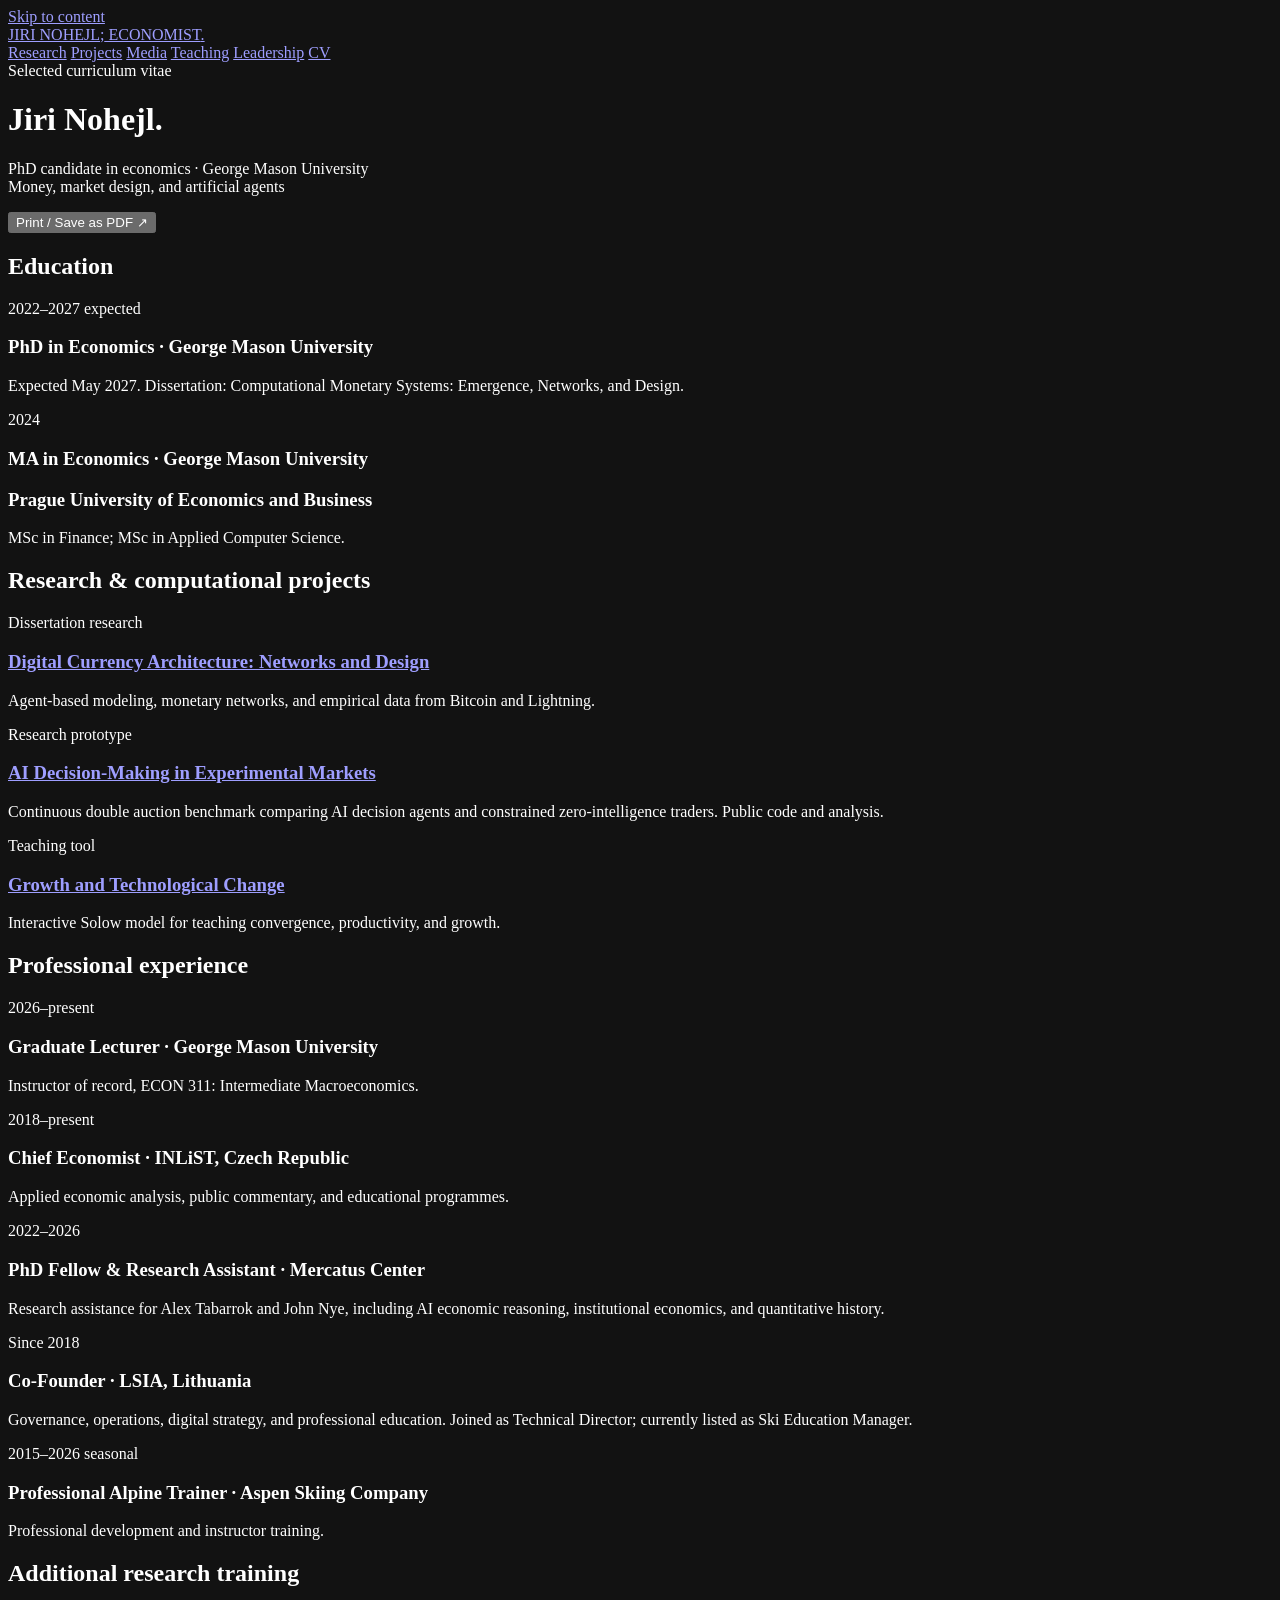
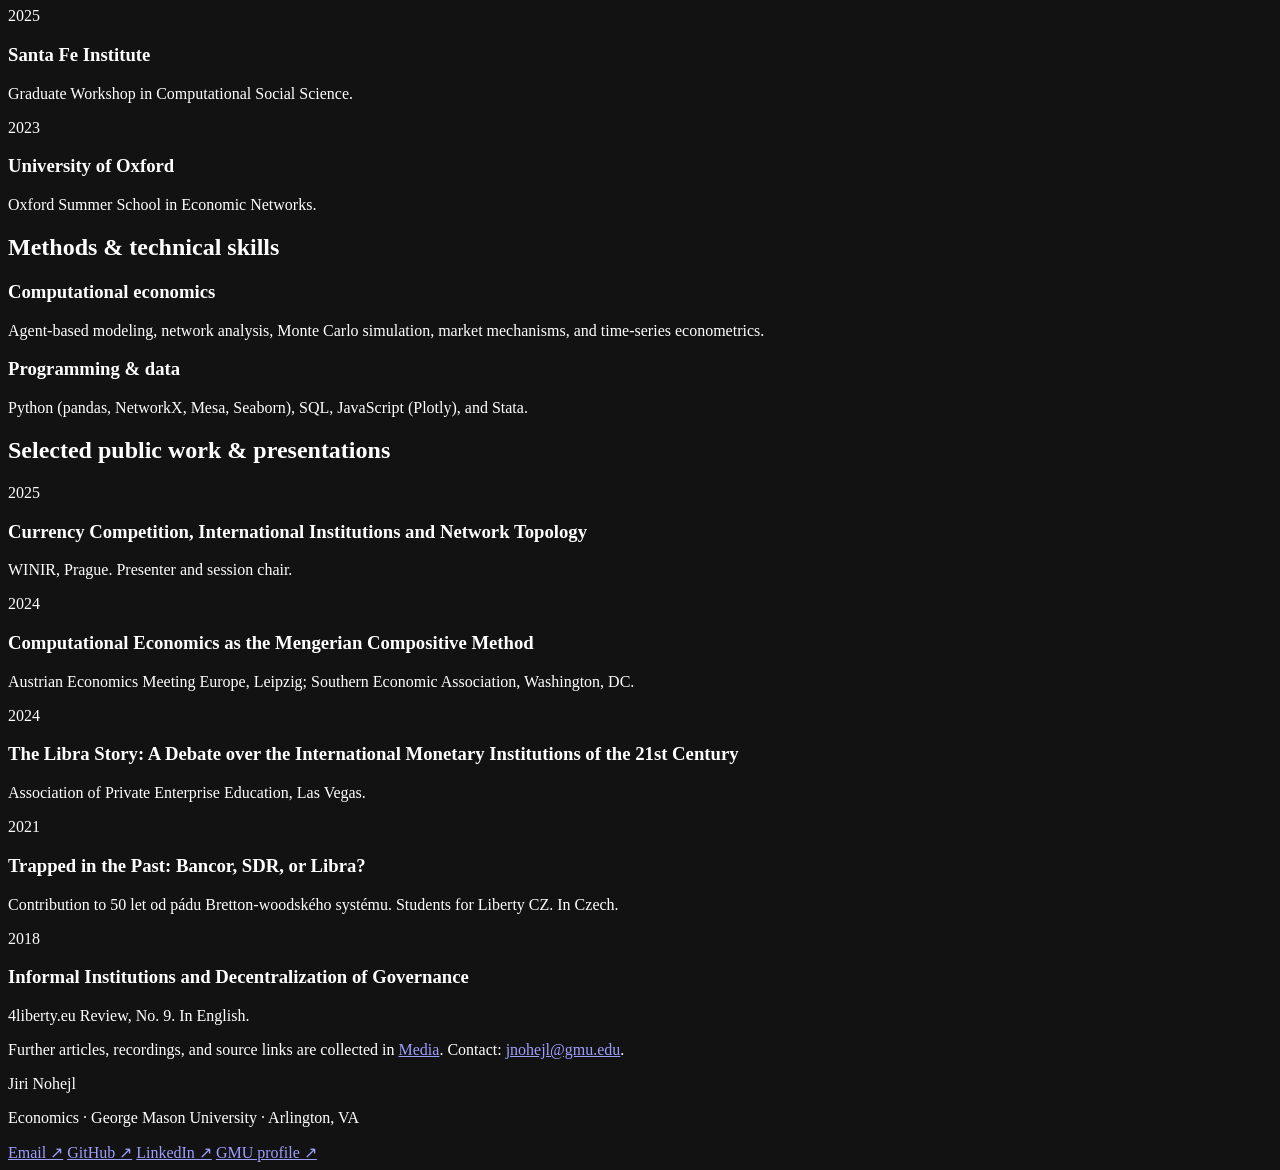
==== cv.html @ 5f639e9d "Personal Website, ver 0.1 Just first attempt at personal website." ====
<!doctype html>
<html lang="en">

	<head>
		<meta charset="utf-8">
		<meta name="viewport" content="width=device-width,initial-scale=1">
		<meta name="color-scheme" content="dark">
		<title>Curriculum vitae — Jiri Nohejl, Economist</title>
		<meta name="description" content="Selected public curriculum vitae for Jiri Nohejl, PhD candidate in economics at George Mason University.">
		<link rel="icon" href="assets/favicon.svg" type="image/svg+xml">
		<link rel="stylesheet" href="assets/site.css">
		<script src="assets/site.js" defer></script>
	</head>

	<body>
		<a href="#main" class="skip-link">Skip to content</a>
		<div class="shell">

			<header class="navigation">
				<a class="brand" href="index.html" aria-label="Jiri Nohejl, Economist — home">JIRI NOHEJL<span>;</span> ECONOMIST<span>.</span></a>
				<button class="nav-toggle" type="button" aria-expanded="true" aria-controls="main-navigation" hidden>Menu</button>
				<nav class="nav-links" id="main-navigation" aria-label="Main navigation">
					<a href="research.html">Research</a>
					<a href="projects.html">Projects</a>
					<a href="media.html">Media</a>
					<a href="teaching.html">Teaching</a>
					<a href="leadership.html">Leadership</a>
					<a class="cv-link" href="cv.html" aria-current="page">CV</a>
				</nav>
			</header>

			<main id="main" tabindex="-1">

				<header class="page-head">
					<div class="eyebrow">
						Selected curriculum vitae
					</div>
					<h1>Jiri Nohejl<span>.</span></h1>
					<p class="intro">PhD candidate in economics · George Mason University<br>Money, market design, and artificial agents</p>
				</header>
				<div class="cv-actions">
					<button class="button" type="button" id="print-cv">Print / Save as PDF <span aria-hidden="true">↗</span></button>
				</div>
				<div class="cv-layout">
					<h2>Education</h2>
					<div class="cv-entry">
						<div class="date">
							2022–2027 expected
						</div>
						<div>
							<h3>PhD in Economics · George Mason University</h3>
							<p>Expected May 2027. Dissertation: Computational Monetary Systems: Emergence, Networks, and Design.</p>
						</div>
					</div>
					<div class="cv-entry">
						<div class="date">
							2024
						</div>
						<div>
							<h3>MA in Economics · George Mason University</h3>
							<p></p>
						</div>
					</div>
					<div class="cv-entry">
						<div class="date">
						</div>
						<div>
							<h3>Prague University of Economics and Business</h3>
							<p>MSc in Finance; MSc in Applied Computer Science.</p>
						</div>
					</div>
					<h2>Research & computational projects</h2>
					<div class="cv-entry">
						<div class="date">
							Dissertation research
						</div>
						<div>
							<h3><a href="research.html#monetary-systems">Digital Currency Architecture: Networks and Design</a></h3>
							<p>Agent-based modeling, monetary networks, and empirical data from Bitcoin and Lightning.</p>
						</div>
					</div>
					<div class="cv-entry">
						<div class="date">
							Research prototype
						</div>
						<div>
							<h3><a href="projects.html#ai-markets">AI Decision-Making in Experimental Markets</a></h3>
							<p>Continuous double auction benchmark comparing AI decision agents and constrained zero-intelligence traders. Public code and analysis.</p>
						</div>
					</div>
					<div class="cv-entry">
						<div class="date">
							Teaching tool
						</div>
						<div>
							<h3><a href="projects.html#growth">Growth and Technological Change</a></h3>
							<p>Interactive Solow model for teaching convergence, productivity, and growth.</p>
						</div>
					</div>
					<h2>Professional experience</h2>
					<div class="cv-entry">
						<div class="date">
							2026–present
						</div>
						<div>
							<h3>Graduate Lecturer · George Mason University</h3>
							<p>Instructor of record, ECON 311: Intermediate Macroeconomics.</p>
						</div>
					</div>
					<div class="cv-entry">
						<div class="date">
							2018–present
						</div>
						<div>
							<h3>Chief Economist · INLiST, Czech Republic</h3>
							<p>Applied economic analysis, public commentary, and educational programmes.</p>
						</div>
					</div>
					<div class="cv-entry">
						<div class="date">
							2022–2026
						</div>
						<div>
							<h3>PhD Fellow & Research Assistant · Mercatus Center</h3>
							<p>Research assistance for Alex Tabarrok and John Nye, including AI economic reasoning, institutional economics, and quantitative history.</p>
						</div>
					</div>
					<div class="cv-entry">
						<div class="date">
							Since 2018
						</div>
						<div>
							<h3>Co-Founder · LSIA, Lithuania</h3>
							<p>Governance, operations, digital strategy, and professional education. Joined as Technical Director; currently listed as Ski Education Manager.</p>
						</div>
					</div>
					<div class="cv-entry">
						<div class="date">
							2015–2026 seasonal
						</div>
						<div>
							<h3>Professional Alpine Trainer · Aspen Skiing Company</h3>
							<p>Professional development and instructor training.</p>
						</div>
					</div>
					<h2>Additional research training</h2>
					<div class="cv-entry">
						<div class="date">
							2025
						</div>
						<div>
							<h3>Santa Fe Institute</h3>
							<p>Graduate Workshop in Computational Social Science.</p>
						</div>
					</div>
					<div class="cv-entry">
						<div class="date">
							2023
						</div>
						<div>
							<h3>University of Oxford</h3>
							<p>Oxford Summer School in Economic Networks.</p>
						</div>
					</div>
					<h2>Methods & technical skills</h2>
					<div class="cv-entry">
						<div class="date">
						</div>
						<div>
							<h3>Computational economics</h3>
							<p>Agent-based modeling, network analysis, Monte Carlo simulation, market mechanisms, and time-series econometrics.</p>
						</div>
					</div>
					<div class="cv-entry">
						<div class="date">
						</div>
						<div>
							<h3>Programming & data</h3>
							<p>Python (pandas, NetworkX, Mesa, Seaborn), SQL, JavaScript (Plotly), and Stata.</p>
						</div>
					</div>
					<h2>Selected public work & presentations</h2>
					<div class="cv-entry">
						<div class="date">
							2025
						</div>
						<div>
							<h3>Currency Competition, International Institutions and Network Topology</h3>
							<p>WINIR, Prague. Presenter and session chair.</p>
						</div>
					</div>
					<div class="cv-entry">
						<div class="date">
							2024
						</div>
						<div>
							<h3>Computational Economics as the Mengerian Compositive Method</h3>
							<p>Austrian Economics Meeting Europe, Leipzig; Southern Economic Association, Washington, DC.</p>
						</div>
					</div>
					<div class="cv-entry">
						<div class="date">
							2024
						</div>
						<div>
							<h3>The Libra Story: A Debate over the International Monetary Institutions of the 21st Century</h3>
							<p>Association of Private Enterprise Education, Las Vegas.</p>
						</div>
					</div>
					<div class="cv-entry">
						<div class="date">
							2021
						</div>
						<div>
							<h3>Trapped in the Past: Bancor, SDR, or Libra?</h3>
							<p>Contribution to 50 let od pádu Bretton-woodského systému. Students for Liberty CZ. In Czech.</p>
						</div>
					</div>
					<div class="cv-entry">
						<div class="date">
							2018
						</div>
						<div>
							<h3>Informal Institutions and Decentralization of Governance</h3>
							<p>4liberty.eu Review, No. 9. In English.</p>
						</div>
					</div>
					<p class="subtle-note">Further articles, recordings, and source links are collected in <a href="media.html">Media</a>. Contact: <a href="mailto:jnohejl@gmu.edu">jnohejl@gmu.edu</a>.</p>
				</div>
			</main>

			<footer class="footer">
				<div>
					<p class="footer-name">Jiri Nohejl</p>
					<p>Economics · George Mason University · Arlington, VA</p>
				</div>
				<nav class="footer-links" aria-label="Contact and profiles">
					<a href="mailto:jnohejl@gmu.edu">Email ↗</a>
					<a href="https://github.com/JiriNohejl" target="_blank" rel="noopener noreferrer">GitHub ↗</a>
					<a href="https://www.linkedin.com/in/jirinohejl/" target="_blank" rel="noopener noreferrer">LinkedIn ↗</a>
					<a href="https://economics.gmu.edu/people/jnohejl" target="_blank" rel="noopener noreferrer">GMU profile ↗</a>
				</nav>
			</footer>
		</div>
	</body>
</html>
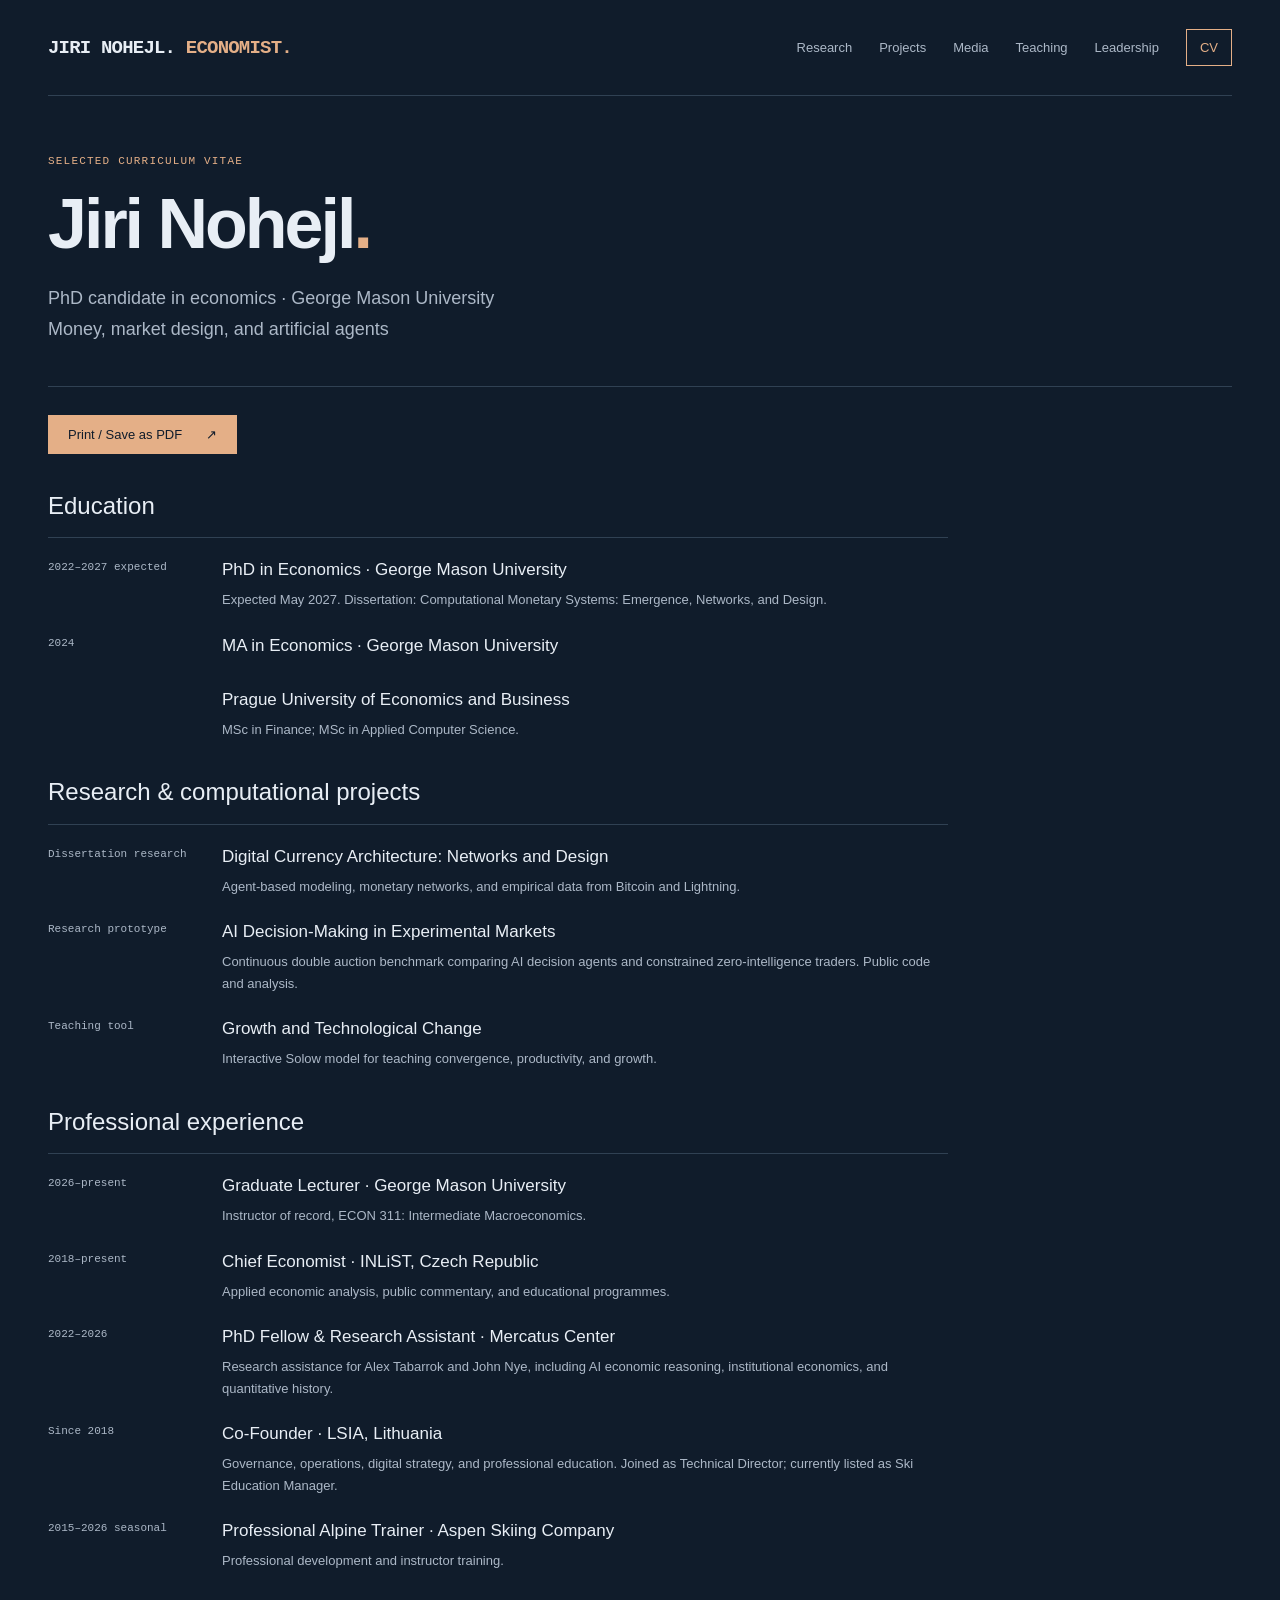
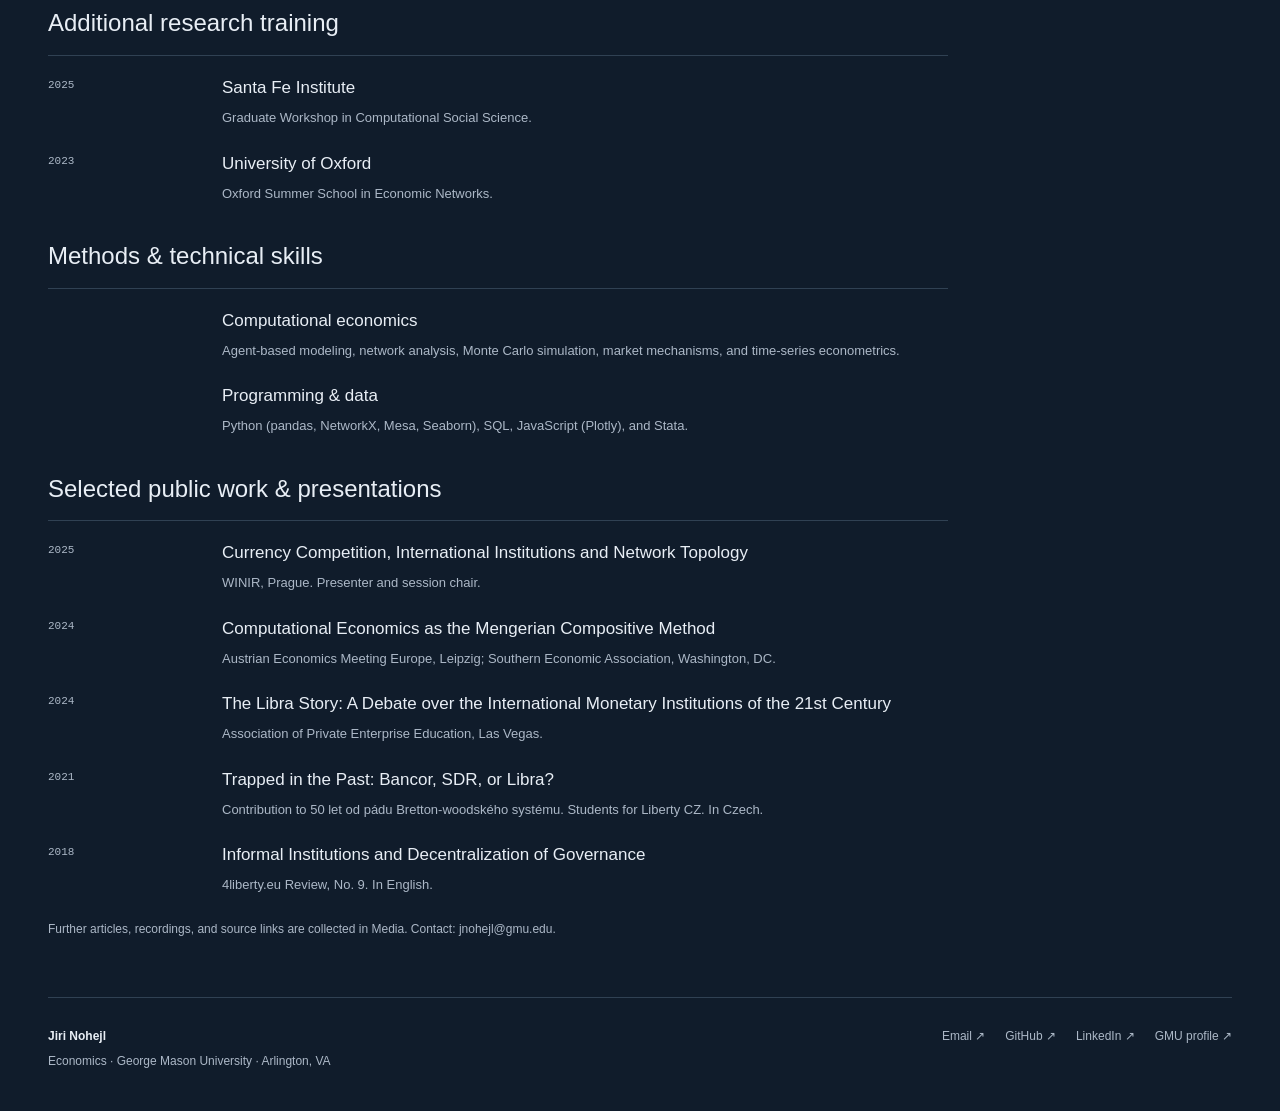
==== commit fef52ef4: "Title 0.3" ====
--- a/cv.html
+++ b/cv.html
@@ -17,7 +17,7 @@
 		<div class="shell">
 
 			<header class="navigation">
-				<a class="brand" href="index.html" aria-label="Jiri Nohejl, Economist — home">JIRI NOHEJL<span>;</span> ECONOMIST<span>.</span></a>
+				<a class="brand" href="index.html" aria-label="Jiri Nohejl, Economist — home">JIRI NOHEJL. <span>ECONOMIST.</span></a>
 				<button class="nav-toggle" type="button" aria-expanded="true" aria-controls="main-navigation" hidden>Menu</button>
 				<nav class="nav-links" id="main-navigation" aria-label="Main navigation">
 					<a href="research.html">Research</a>
--- a/assets/site.css
+++ b/assets/site.css
@@ -0,0 +1,1694 @@
+/* Theme: colors and typefaces */
+:root {
+	color-scheme: dark;
+	--bg: #101c2b;
+	--panel: #152638;
+	--ink: #e8eef5;
+	--muted: #acb8c7;
+	--accent: #e4af87;
+	--line: #304153;
+	--soft: #203144;
+	--mono: Consolas,'Courier New',monospace;
+	--sans: Arial,Helvetica,sans-serif;
+}
+
+/* Base styles and keyboard focus */
+* {
+	box-sizing: border-box;
+}
+
+html {
+	scroll-behavior: smooth;
+	scroll-padding-top: 24px;
+}
+
+body {
+	margin: 0;
+	background: var(--bg);
+	color: var(--ink);
+	font: 16px/1.65 var(--sans);
+	-webkit-font-smoothing: antialiased;
+}
+
+a {
+	color: inherit;
+	text-decoration: none;
+}
+
+button,
+input {
+	font: inherit;
+}
+
+a,
+button {
+	touch-action: manipulation;
+}
+
+a:focus-visible,
+button:focus-visible,
+input:focus-visible,
+summary:focus-visible {
+	outline: 2px solid var(--accent);
+	outline-offset: 5px;
+}
+
+button {
+	cursor: pointer;
+}
+
+::selection {
+	background: var(--accent);
+	color: var(--bg);
+}
+
+/* Page shell and navigation */
+.shell {
+	width: min(1200px,calc(100% - 96px));
+	margin: auto;
+}
+
+.skip-link {
+	position: absolute;
+	left: 20px;
+	top: -100px;
+	background: var(--accent);
+	color: var(--bg);
+	padding: 8px 16px;
+	z-index: 10;
+}
+
+.skip-link:focus {
+	top: 10px;
+}
+
+.navigation {
+	min-height: 96px;
+	display: flex;
+	align-items: center;
+	justify-content: space-between;
+	gap: 24px;
+	border-bottom: 1px solid var(--line);
+}
+
+.brand {
+	font: 700 19px var(--mono);
+	letter-spacing: -.8px;
+	white-space: nowrap;
+}
+
+.brand span {
+	color: var(--accent);
+}
+
+.nav-links {
+	display: flex;
+	gap: 27px;
+	align-items: center;
+	font-size: 13px;
+	color: var(--muted);
+}
+
+.nav-links a {
+	padding: 8px 0;
+	position: relative;
+}
+
+.nav-links a:hover,
+.nav-links a[aria-current] {
+	color: var(--accent);
+}
+
+.nav-links a[aria-current]:after {
+	content: '';
+	height: 2px;
+	position: absolute;
+	bottom: -28px;
+	background: var(--accent);
+	left: 0;
+	right: 0;
+}
+
+.nav-links .cv-link {
+	border: 1px solid var(--line);
+	padding: 7px 13px;
+	color: var(--ink);
+}
+
+.nav-links .cv-link[aria-current]:after {
+	display: none;
+}
+
+.nav-links .cv-link[aria-current] {
+	border-color: var(--accent);
+	color: var(--accent);
+}
+
+.nav-toggle {
+	display: none;
+	color: var(--ink);
+	background: none;
+	border: 1px solid var(--line);
+	padding: 6px 12px;
+	font-size: 12px;
+}
+
+.eyebrow,
+.section-number,
+.meta,
+.tag,
+.status,
+.small-label {
+	font: 11px/1.5 var(--mono);
+	letter-spacing: 1.2px;
+	text-transform: uppercase;
+}
+
+.eyebrow,
+.section-number,
+.small-label {
+	color: var(--accent);
+}
+
+/* Homepage title, introduction, and actions */
+.hero {
+	padding: 68px 0 61px;
+	display: grid;
+	grid-template-columns: 1.55fr 1fr;
+	gap: 70px;
+	align-items: center;
+}
+
+.hero h1 {
+	font-size: clamp(54px,5.6vw,80px);
+	line-height: 1.04;
+	letter-spacing: -4px;
+	margin: 25px 0 25px;
+	font-weight: 600;
+}
+
+.hero h1 em {
+	font-style: normal;
+	color: var(--accent);
+}
+
+.hero .intro {
+	font-size: 18px;
+	max-width: 620px;
+	margin: 0 0 16px;
+	color: var(--muted);
+	line-height: 1.75;
+}
+
+.affiliation {
+	font-size: 12px;
+	color: var(--muted);
+	margin: 18px 0 26px;
+}
+
+.affiliation span {
+	padding: 0 9px;
+	color: var(--line);
+}
+
+.actions {
+	display: flex;
+	gap: 24px;
+	align-items: center;
+	flex-wrap: wrap;
+}
+
+.button {
+	padding: 11px 19px;
+	display: inline-flex;
+	align-items: center;
+	gap: 24px;
+	background: var(--accent);
+	color: var(--bg);
+	font-size: 13px;
+	border: 1px solid var(--accent);
+}
+
+.button:hover {
+	background: #f0c5a4;
+}
+
+.text-link {
+	font-size: 13px;
+	color: var(--accent);
+	display: inline-flex;
+	gap: 14px;
+	align-items: center;
+}
+
+.text-link:hover {
+	text-decoration: underline;
+	text-underline-offset: 5px;
+}
+
+/* Research index panel */
+.research-index {
+	padding: 30px 31px;
+	border: 1px solid var(--line);
+	background: linear-gradient(140deg,#192d41,var(--bg));
+	position: relative;
+}
+
+.research-index:before {
+	content: '';
+	position: absolute;
+	width: 42px;
+	height: 2px;
+	top: -1px;
+	left: 31px;
+	background: var(--accent);
+}
+
+.research-index>.small-label {
+	margin-bottom: 7px;
+}
+
+.index-row {
+	display: grid;
+	grid-template-columns: 26px 1fr;
+	gap: 12px;
+	padding: 25px 0;
+	border-bottom: 1px solid var(--line);
+}
+
+.index-row:last-of-type {
+	border-bottom: 0;
+	padding-bottom: 6px;
+}
+
+.index-row .num {
+	color: var(--accent);
+	font: 11px var(--mono);
+	padding-top: 6px;
+}
+
+.index-row h2 {
+	font-size: 20px;
+	margin: 0 0 5px;
+	letter-spacing: -.3px;
+	font-weight: 500;
+}
+
+.index-row p {
+	font-size: 13px;
+	color: var(--muted);
+	line-height: 1.65;
+	margin: 0;
+}
+
+/* Homepage sections and featured work */
+.home-band {
+	display: flex;
+	gap: 18px;
+	align-items: center;
+	justify-content: space-between;
+	border-block: 1px solid var(--line);
+	padding: 18px 0;
+	font-size: 12px;
+	color: var(--muted);
+}
+
+.home-band strong {
+	font-weight: 400;
+	color: var(--ink);
+}
+
+.section {
+	padding: 57px 0;
+	border-bottom: 1px solid var(--line);
+}
+
+.section-heading {
+	display: flex;
+	align-items: end;
+	justify-content: space-between;
+	gap: 25px;
+	margin-bottom: 29px;
+}
+
+.section-heading h2 {
+	font-size: 31px;
+	letter-spacing: -1px;
+	line-height: 1.2;
+	margin: 9px 0 0;
+	font-weight: 500;
+}
+
+.feature-grid {
+	display: grid;
+	grid-template-columns: 1fr 1fr;
+	gap: 22px;
+}
+
+.feature {
+	padding: 30px;
+	border: 1px solid var(--line);
+	background: var(--panel);
+	display: flex;
+	flex-direction: column;
+	align-items: start;
+}
+
+.feature h3 {
+	font-size: 27px;
+	line-height: 1.25;
+	font-weight: 500;
+	letter-spacing: -.7px;
+	margin: 16px 0;
+}
+
+.feature p {
+	color: var(--muted);
+	font-size: 14px;
+	margin: 0 0 22px;
+	max-width: 490px;
+}
+
+.feature .text-link {
+	margin-top: auto;
+}
+
+.status {
+	color: var(--accent);
+	font-size: 10px;
+	letter-spacing: .6px;
+	display: inline-block;
+}
+
+.feature-footer {
+	width: 100%;
+	border-top: 1px solid var(--line);
+	margin-top: 7px;
+	padding-top: 18px;
+	display: flex;
+	justify-content: space-between;
+	gap: 15px;
+	align-items: center;
+}
+
+.feature-footer .meta {
+	font-size: 9px;
+	color: var(--muted);
+	letter-spacing: .4px;
+}
+
+.support-grid {
+	display: grid;
+	grid-template-columns: 1fr 1fr;
+	gap: 70px;
+}
+
+.support-grid h3 {
+	font-size: 22px;
+	margin: 10px 0 12px;
+	font-weight: 500;
+	letter-spacing: -.3px;
+}
+
+.support-grid p {
+	font-size: 14px;
+	color: var(--muted);
+	margin: 0 0 20px;
+}
+
+/* Footer and contact links */
+.footer {
+	margin-top: 58px;
+	border-top: 1px solid var(--line);
+	padding: 29px 0 34px;
+	display: flex;
+	justify-content: space-between;
+	gap: 28px;
+	font-size: 12px;
+	color: var(--muted);
+}
+
+.footer p {
+	margin: 0 0 5px;
+}
+
+.footer-name {
+	color: var(--ink);
+	font-weight: 600;
+}
+
+.footer-links {
+	display: flex;
+	gap: 20px;
+	align-items: start;
+	flex-wrap: wrap;
+}
+
+.footer a:hover {
+	color: var(--accent);
+}
+
+/* Interior page headings */
+.page-head {
+	padding: 57px 0 40px;
+	border-bottom: 1px solid var(--line);
+}
+
+.page-head h1 {
+	font-size: 70px;
+	line-height: 1.1;
+	letter-spacing: -3px;
+	font-weight: 600;
+	margin: 16px 0 20px;
+}
+
+.page-head h1 span {
+	color: var(--accent);
+}
+
+.page-head .intro {
+	font-size: 18px;
+	max-width: 760px;
+	color: var(--muted);
+	margin: 0;
+	line-height: 1.75;
+}
+
+.page-jumps {
+	display: flex;
+	flex-wrap: wrap;
+	gap: 23px;
+	margin-top: 25px;
+	color: var(--accent);
+	font-size: 12px;
+}
+
+.page-jumps a:hover {
+	text-decoration: underline;
+}
+
+/* Research, project, and leadership content */
+.editorial-row {
+	display: grid;
+	grid-template-columns: 230px 1fr;
+	gap: 52px;
+	padding: 42px 0;
+	border-bottom: 1px solid var(--line);
+}
+
+.row-meta .small-label {
+	display: block;
+	margin-bottom: 12px;
+}
+
+.row-meta p {
+	font-size: 12px;
+	color: var(--muted);
+	margin: 0 0 12px;
+}
+
+.row-body {
+	max-width: 820px;
+}
+
+.row-body h2 {
+	font-size: 32px;
+	font-weight: 500;
+	letter-spacing: -.8px;
+	line-height: 1.3;
+	margin: 0 0 18px;
+}
+
+.row-body h3 {
+	font-size: 18px;
+	font-weight: 500;
+	margin: 24px 0 9px;
+}
+
+.row-body p {
+	color: var(--muted);
+	font-size: 15px;
+	margin: 0 0 18px;
+}
+
+.row-body p.lede {
+	font-size: 19px;
+	color: var(--ink);
+	line-height: 1.6;
+}
+
+.row-body ul {
+	padding-left: 18px;
+	font-size: 14px;
+	color: var(--muted);
+	margin: 15px 0 24px;
+}
+
+.row-body li {
+	padding-left: 5px;
+	margin-bottom: 9px;
+}
+
+.row-body .actions {
+	margin-top: 25px;
+}
+
+.methods {
+	border-top: 1px solid var(--line);
+	padding-top: 15px;
+	font-size: 12px!important;
+}
+
+.methods strong {
+	color: var(--ink);
+	font-weight: 400;
+}
+
+/* Publications and presentations */
+.paper-list {
+	margin-top: 21px;
+}
+
+.paper {
+	padding: 21px 0;
+	border-top: 1px solid var(--line);
+}
+
+.paper h3 {
+	font-size: 20px;
+	line-height: 1.4;
+	margin: 0 0 8px;
+	font-weight: 500;
+	letter-spacing: -.3px;
+}
+
+.paper p {
+	font-size: 12px;
+	margin: 0 0 11px;
+}
+
+.paper .text-link {
+	font-size: 12px;
+}
+
+.conference-talk .conference-description {
+	font-size: 14px;
+}
+
+.conference-talk .actions {
+	gap: 12px 18px;
+	margin-top: 15px;
+}
+
+/* Callouts and project workflow diagrams */
+.callout {
+	border-left: 2px solid var(--accent);
+	background: var(--panel);
+	padding: 27px 30px;
+	margin: 28px 0;
+}
+
+.callout h3 {
+	font-size: 22px;
+	margin: 8px 0 13px;
+	line-height: 1.3;
+}
+
+.callout p:last-child {
+	margin-bottom: 0;
+}
+
+.flow {
+	margin: 24px 0;
+	border: 1px solid var(--line);
+	padding: 25px;
+}
+
+.flow-label {
+	font: 10px var(--mono);
+	letter-spacing: .7px;
+	text-transform: uppercase;
+	color: var(--muted);
+	margin-bottom: 20px;
+}
+
+.flow-stages {
+	display: grid;
+	grid-template-columns: 1fr 22px 1fr 22px 1fr;
+	align-items: center;
+	gap: 8px;
+}
+
+.flow-stage {
+	padding: 15px 8px;
+	border: 1px solid var(--line);
+	text-align: center;
+	font-size: 13px;
+}
+
+.flow-stage span {
+	display: block;
+	font-size: 11px;
+	color: var(--muted);
+	margin-top: 5px;
+}
+
+.flow-arrow {
+	color: var(--accent);
+	text-align: center;
+}
+
+/* Benchmark results and comparison bars */
+.benchmark {
+	border: 1px solid var(--line);
+	padding: 25px;
+	margin: 26px 0;
+	background: var(--panel);
+}
+
+.benchmark figcaption {
+	font-size: 14px;
+	color: var(--ink);
+	margin-bottom: 20px;
+}
+
+.benchmark .small-label {
+	display: block;
+	font-size: 9px;
+	letter-spacing: .5px;
+	margin-top: 5px;
+	color: var(--muted);
+}
+
+.metric {
+	margin-top: 24px;
+}
+
+.metric h3 {
+	font-size: 12px;
+	margin: 0 0 13px;
+	color: var(--muted);
+}
+
+.bar-row {
+	display: grid;
+	grid-template-columns: 80px 1fr 52px;
+	gap: 14px;
+	align-items: center;
+	margin: 10px 0;
+	font-size: 12px;
+}
+
+.bar-track {
+	height: 13px;
+	background: #223649;
+}
+
+.bar {
+	display: block;
+	height: 100%;
+	background: #7b90a4;
+}
+
+.bar.ai {
+	background: var(--accent);
+}
+
+.bar-value {
+	text-align: right;
+	font: 12px var(--mono);
+}
+
+.figure-note {
+	font-size: 11px!important;
+	color: var(--muted);
+	margin: 20px 0 0!important;
+	line-height: 1.7;
+}
+
+/* Teaching: courses, readings, and principles */
+.course-title {
+	font-size: 36px!important;
+}
+
+.course-code {
+	font: 12px var(--mono);
+	letter-spacing: 1px;
+	color: var(--accent)!important;
+}
+
+.course-line {
+	display: flex;
+	gap: 13px;
+	flex-wrap: wrap;
+	margin: 15px 0 23px;
+}
+
+.tag {
+	font-size: 10px;
+	color: var(--muted);
+	border: 1px solid var(--line);
+	padding: 5px 9px;
+	letter-spacing: .4px;
+}
+
+.course-reading {
+	display: flex;
+	justify-content: space-between;
+	gap: 22px;
+	padding: 17px 0;
+	border-top: 1px solid var(--line);
+}
+
+.course-reading p {
+	margin: 0;
+	font-size: 13px;
+}
+
+.course-reading span {
+	font: 10px var(--mono);
+	color: var(--muted);
+	white-space: nowrap;
+}
+
+.principles {
+	display: grid;
+	grid-template-columns: 1fr 1fr 1fr;
+	gap: 18px;
+	margin-top: 28px;
+}
+
+.principle {
+	border-top: 1px solid var(--accent);
+	padding-top: 16px;
+}
+
+.principle h3 {
+	font-size: 16px;
+	margin: 0 0 8px;
+}
+
+.principle p {
+	font-size: 13px;
+}
+
+/* Media archive: filters, search, and cards */
+.toolbar {
+	padding: 25px 0;
+	display: flex;
+	gap: 20px;
+	align-items: center;
+	justify-content: space-between;
+}
+
+.filters {
+	display: flex;
+	flex-wrap: wrap;
+	gap: 7px;
+}
+
+.filter {
+	font-size: 12px;
+	border: 1px solid var(--line);
+	background: transparent;
+	color: var(--muted);
+	padding: 8px 12px;
+	border-radius: 2px;
+}
+
+.filter span {
+	font: 10px var(--mono);
+	margin-left: 7px;
+	opacity: .8;
+}
+
+.filter:hover {
+	color: var(--ink);
+	border-color: var(--accent);
+}
+
+.filter[aria-pressed=true] {
+	color: var(--bg);
+	background: var(--accent);
+	border-color: var(--accent);
+}
+
+.search {
+	display: flex;
+	align-items: center;
+	gap: 12px;
+	color: var(--muted);
+	font-size: 12px;
+}
+
+.search input {
+	width: 205px;
+	background: var(--panel);
+	border: 1px solid var(--line);
+	padding: 8px 12px;
+	color: var(--ink);
+	font-size: 12px;
+	border-radius: 0;
+}
+
+.results {
+	font: 11px var(--mono);
+	color: var(--muted);
+	margin-bottom: 20px;
+}
+
+.media-grid {
+	display: grid;
+	grid-template-columns: repeat(3,minmax(0,1fr));
+	gap: 20px;
+}
+
+.media-card {
+	background: var(--panel);
+	border: 1px solid var(--line);
+	padding: 25px;
+	display: flex;
+	flex-direction: column;
+	min-height: 315px;
+}
+
+.media-card:hover {
+	border-color: #8e7968;
+}
+
+.media-card[hidden] {
+	display: none;
+}
+
+.card-top {
+	display: flex;
+	justify-content: space-between;
+	gap: 10px;
+	align-items: center;
+	margin-bottom: 17px;
+}
+
+.category {
+	font: 10px var(--mono);
+	letter-spacing: 1px;
+	text-transform: uppercase;
+	color: var(--accent);
+}
+
+.language {
+	font-size: 10px;
+	color: var(--muted);
+	border: 1px solid var(--line);
+	padding: 2px 7px;
+	white-space: nowrap;
+}
+
+.media-card h2,
+.media-card h3 {
+	font-size: 22px;
+	font-weight: 500;
+	line-height: 1.3;
+	letter-spacing: -.4px;
+	margin: 0 0 13px;
+}
+
+.media-card h2 a:hover,
+.media-card h3 a:hover {
+	color: var(--accent);
+}
+
+.media-card p {
+	font-size: 13px;
+	color: var(--muted);
+	margin: 0 0 22px;
+}
+
+.card-bottom {
+	margin-top: auto;
+}
+
+.source {
+	display: flex;
+	justify-content: space-between;
+	gap: 15px;
+	font-size: 10px;
+	color: var(--muted);
+	margin-bottom: 13px;
+}
+
+.source a {
+	max-width: 80%;
+}
+
+.source a:hover {
+	text-decoration: underline;
+}
+
+.card-action {
+	display: flex;
+	justify-content: space-between;
+	align-items: center;
+	border-top: 1px solid var(--line);
+	padding-top: 13px;
+	color: var(--accent);
+	font-size: 12px;
+}
+
+.card-action:hover {
+	text-decoration: underline;
+}
+
+.edition-link {
+	display: inline-block;
+	font-size: 11px;
+	color: var(--muted);
+	margin: 9px 12px 0 0;
+}
+
+.edition-link:hover {
+	color: var(--accent);
+}
+
+.empty-state {
+	padding: 30px;
+	border: 1px solid var(--line);
+	color: var(--muted);
+	font-size: 14px;
+}
+
+.empty-state[hidden] {
+	display: none;
+}
+
+.subtle-note {
+	font-size: 12px;
+	color: var(--muted);
+	margin: 24px 0 0;
+}
+
+/* Curriculum vitae */
+.cv-layout {
+	max-width: 900px;
+}
+
+.cv-layout h2 {
+	font-size: 24px;
+	font-weight: 500;
+	margin: 32px 0 18px;
+	padding-bottom: 12px;
+	border-bottom: 1px solid var(--line);
+}
+
+.cv-entry {
+	display: grid;
+	grid-template-columns: 150px 1fr;
+	gap: 24px;
+	margin-bottom: 21px;
+}
+
+.cv-entry .date {
+	font: 11px var(--mono);
+	color: var(--muted);
+	padding-top: 5px;
+}
+
+.cv-entry h3 {
+	font-size: 17px;
+	margin: 0 0 5px;
+	font-weight: 500;
+}
+
+.cv-entry p {
+	font-size: 13px;
+	color: var(--muted);
+	margin: 0;
+}
+
+.cv-actions {
+	margin: 28px 0;
+}
+
+.cv-actions button {
+	font: 13px var(--sans);
+}
+
+[hidden] {
+	display: none!important;
+}
+
+/* Homepage network visualization */
+.network-figure {
+	margin: 0;
+	border: 1px solid var(--line);
+	padding: 29px 27px 24px;
+	background: radial-gradient(ellipse at 50% 43%,#1c3043 0%,#142335 58%,var(--bg) 100%);
+	position: relative;
+	min-width: 0;
+}
+
+.network-figure:before {
+	content: '';
+	position: absolute;
+	top: -1px;
+	left: 27px;
+	width: 42px;
+	height: 2px;
+	background: var(--accent);
+}
+
+.network-figure .small-label {
+	font-size: 10px;
+	letter-spacing: 1px;
+}
+
+.hero-network {
+	display: block;
+	width: 100%;
+	height: auto;
+	margin: 16px 0 15px;
+	overflow: visible;
+}
+
+.network-edges {
+	stroke: var(--accent);
+	stroke-width: 1;
+	stroke-opacity: .3;
+}
+
+.network-halos {
+	fill: var(--accent);
+	fill-opacity: .035;
+	stroke: var(--accent);
+	stroke-opacity: .23;
+	stroke-width: 1;
+}
+
+.network-nodes {
+	fill: var(--accent);
+}
+
+.network-figure figcaption {
+	display: flex;
+	flex-direction: column;
+	gap: 5px;
+	font: 10px/1.6 var(--mono);
+	color: var(--muted);
+}
+
+.network-figure figcaption span:first-child {
+	text-transform: uppercase;
+	letter-spacing: 1px;
+	font-size: 9px;
+}
+
+/* Responsive layout: smaller desktop screens */
+@media (max-width: 1100px) {
+	.nav-links {
+		gap: 19px;
+	}
+
+	.hero {
+		gap: 38px;
+		grid-template-columns: 1.5fr 1fr;
+	}
+
+	.hero h1 {
+		font-size: 64px;
+		letter-spacing: -3px;
+	}
+
+	.research-index {
+		padding: 26px 24px;
+	}
+
+	.editorial-row {
+		grid-template-columns: 180px 1fr;
+		gap: 35px;
+	}
+
+	.toolbar {
+		align-items: start;
+		flex-direction: column;
+	}
+
+	.search input {
+		width: 270px;
+	}
+}
+
+/* Responsive layout: tablets */
+@media (max-width: 850px) {
+	.navigation {
+		min-height: 77px;
+		flex-wrap: wrap;
+		gap: 0 12px;
+		padding: 19px 0;
+	}
+
+	.brand {
+		font-size: clamp(14px, 4vw, 18px);
+	}
+
+	.nav-toggle {
+		display: block;
+	}
+
+	.nav-links {
+		flex-basis: 100%;
+		flex-wrap: wrap;
+		padding-top: 17px;
+	}
+
+	.nav-links a[aria-current]:after {
+		bottom: 2px;
+	}
+
+	.shell {
+		width: calc(100% - 48px);
+	}
+
+	.nav-links {
+		gap: 15px;
+		font-size: 12px;
+	}
+
+	.hero {
+		grid-template-columns: 1fr;
+		padding-top: 45px;
+		gap: 35px;
+	}
+
+	.hero h1 {
+		font-size: 72px;
+	}
+
+	.research-index {
+		display: grid;
+		grid-template-columns: repeat(3,1fr);
+		gap: 20px;
+	}
+
+	.research-index>.small-label {
+		grid-column: 1/-1;
+		margin: 0;
+	}
+
+	.index-row {
+		border-bottom: 0;
+		padding: 8px 0;
+		grid-template-columns: 1fr;
+		gap: 8px;
+	}
+
+	.index-row h2 {
+		font-size: 18px;
+	}
+
+	.index-row .num {
+		padding: 0;
+	}
+
+	.support-grid {
+		gap: 35px;
+	}
+
+	.media-grid {
+		grid-template-columns: 1fr 1fr;
+	}
+
+	.home-band {
+		flex-wrap: wrap;
+		gap: 8px 25px;
+	}
+
+	.editorial-row {
+		grid-template-columns: 1fr;
+		gap: 15px;
+	}
+
+	.row-meta {
+		display: flex;
+		gap: 15px;
+		align-items: baseline;
+		flex-wrap: wrap;
+	}
+
+	.row-meta p {
+		margin: 0;
+	}
+
+	.row-meta .small-label {
+		margin: 0;
+	}
+
+	.row-body {
+		max-width: none;
+	}
+
+	.page-head h1 {
+		font-size: 60px;
+	}
+
+	.principles {
+		gap: 20px;
+	}
+}
+
+/* Responsive layout: phones */
+@media (max-width: 620px) {
+	.shell {
+		width: calc(100% - 40px);
+	}
+
+	.nav-links {
+		gap: 7px 20px;
+		font-size: 13px;
+	}
+
+	.nav-links .cv-link {
+		padding: 4px 12px;
+	}
+
+	.hero {
+		padding: 36px 0 35px;
+		gap: 30px;
+	}
+
+	.hero h1 {
+		font-size: clamp(42px,10.5vw,63px);
+		letter-spacing: -2px;
+		line-height: 1.09;
+		margin: 20px 0 22px;
+	}
+
+	.hero .intro {
+		font-size: 16px;
+		line-height: 1.7;
+	}
+
+	.eyebrow {
+		font-size: 10px;
+		letter-spacing: 1px;
+	}
+
+	.affiliation {
+		font-size: 11px;
+	}
+
+	.affiliation span {
+		padding: 0 4px;
+	}
+
+	.actions {
+		gap: 19px;
+	}
+
+	.button {
+		padding: 10px 15px;
+	}
+
+	.research-index {
+		display: block;
+		padding: 23px;
+	}
+
+	.research-index>.small-label {
+		margin-bottom: 9px;
+	}
+
+	.index-row {
+		grid-template-columns: 25px 1fr;
+		gap: 10px;
+		padding: 16px 0;
+		border-bottom: 1px solid var(--line);
+	}
+
+	.index-row h2 {
+		font-size: 18px;
+	}
+
+	.index-row p {
+		font-size: 12px;
+	}
+
+	.index-row .num {
+		padding-top: 5px;
+	}
+
+	.home-band {
+		font-size: 11px;
+		padding: 15px 0;
+	}
+
+	.section {
+		padding: 34px 0;
+	}
+
+	.section-heading {
+		align-items: start;
+		gap: 15px;
+		margin-bottom: 22px;
+	}
+
+	.section-heading h2 {
+		font-size: 26px;
+	}
+
+	.section-heading>.text-link {
+		font-size: 11px;
+		margin-top: 30px;
+		white-space: nowrap;
+		gap: 7px;
+	}
+
+	.feature-grid,
+	.support-grid,
+	.media-grid,
+	.principles {
+		grid-template-columns: 1fr;
+	}
+
+	.feature {
+		padding: 24px;
+	}
+
+	.feature h3 {
+		font-size: 25px;
+	}
+
+	.feature-footer {
+		align-items: start;
+		flex-direction: column;
+		gap: 10px;
+	}
+
+	.support-grid {
+		gap: 32px;
+	}
+
+	.footer {
+		margin-top: 37px;
+		padding: 24px 0;
+		flex-direction: column;
+		gap: 17px;
+	}
+
+	.footer-links {
+		gap: 19px;
+	}
+
+	.page-head {
+		padding: 34px 0 29px;
+	}
+
+	.page-head h1 {
+		font-size: 52px;
+		letter-spacing: -2px;
+		margin: 14px 0 18px;
+	}
+
+	.page-head .intro {
+		font-size: 16px;
+	}
+
+	.page-jumps {
+		gap: 12px 20px;
+		font-size: 11px;
+		margin-top: 20px;
+	}
+
+	.editorial-row {
+		padding: 29px 0;
+		gap: 16px;
+	}
+
+	.row-body h2 {
+		font-size: 27px;
+	}
+
+	.row-body p.lede {
+		font-size: 18px;
+	}
+
+	.row-body p {
+		font-size: 14px;
+	}
+
+	.row-meta {
+		gap: 8px 15px;
+	}
+
+	.row-meta p {
+		font-size: 11px;
+	}
+
+	.callout {
+		padding: 21px;
+	}
+
+	.flow {
+		padding: 18px;
+	}
+
+	.flow-stages {
+		grid-template-columns: 1fr;
+		gap: 10px;
+	}
+
+	.flow-arrow {
+		transform: rotate(90deg);
+	}
+
+	.flow-stage {
+		padding: 12px;
+	}
+
+	.benchmark {
+		padding: 20px;
+		margin: 23px 0;
+	}
+
+	.bar-row {
+		grid-template-columns: 62px 1fr 49px;
+		gap: 8px;
+		font-size: 11px;
+	}
+
+	.metric h3 {
+		font-size: 11px;
+	}
+
+	.course-title {
+		font-size: 29px!important;
+	}
+
+	.course-reading {
+		flex-direction: column;
+		gap: 5px;
+	}
+
+	.principles {
+		gap: 11px;
+	}
+
+	.toolbar {
+		padding: 22px 0;
+		gap: 19px;
+	}
+
+	.filter {
+		padding: 7px 9px;
+		font-size: 11px;
+	}
+
+	.search {
+		width: 100%;
+	}
+
+	.search input {
+		flex: 1;
+		width: 0;
+		min-width: 0;
+	}
+
+	.media-card {
+		min-height: 290px;
+		padding: 24px;
+	}
+
+	.media-card h2,
+	.media-card h3 {
+		font-size: 23px;
+	}
+
+	.media-card p {
+		font-size: 14px;
+	}
+
+	.cv-entry {
+		grid-template-columns: 1fr;
+		gap: 4px;
+	}
+
+	.cv-entry .date {
+		font-size: 10px;
+	}
+
+	.cv-layout h2 {
+		font-size: 22px;
+	}
+}
+
+/* Respect reduced-motion preferences */
+@media (prefers-reduced-motion: reduce) {
+	html {
+		scroll-behavior: auto;
+	}
+}
+
+/* Network visualization: tablet sizing */
+@media (min-width: 621px) and (max-width: 850px) {
+	.network-figure {
+		max-width: 520px;
+		width: 100%;
+		justify-self: center;
+	}
+
+	.hero-network {
+		max-height: 330px;
+	}
+}
+
+@media (max-width: 620px) {
+	.network-figure {
+		padding: 23px;
+	}
+
+	.network-figure .small-label {
+		font-size: 9px;
+	}
+
+	.hero-network {
+		margin: 14px 0 9px;
+	}
+}
+
+/* Hero alignment: heading to button baseline */
+.hero-eyebrow {
+	grid-column: 1/-1;
+}
+
+.hero .hero-copy h1 {
+	margin-top: 0;
+}
+
+/* Desktop hero: title and diagram in a 3:5 split */
+@media (min-width: 851px) {
+	.hero {
+		grid-template-columns: minmax(0,3fr) minmax(0,5fr);
+		column-gap: 48px;
+		row-gap: 25px;
+		align-items: stretch;
+	}
+
+	.hero>div {
+		min-width: 0;
+	}
+
+	.hero h1 {
+		font-size: clamp(52px,5.6vw,76px);
+		letter-spacing: -3px;
+	}
+
+	.network-figure {
+		padding: 29px 27px 24px;
+		contain: size;
+		display: flex;
+		flex-direction: column;
+		min-height: 0;
+	}
+
+	.hero-network {
+		flex: 1;
+		min-height: 0;
+		height: 0;
+	}
+}
+
+@media (max-width: 850px) {
+	.hero {
+		row-gap: 25px;
+	}
+}
+
+/* Print styles for the public CV */
+@media print {
+	body {
+		background: white;
+		color: #111;
+		font-size: 11pt;
+	}
+
+	.shell {
+		width: 100%;
+	}
+
+	.navigation,
+	.footer,
+	.cv-actions,
+	.skip-link {
+		display: none;
+	}
+
+	.page-head {
+		padding: 0 0 10px;
+	}
+
+	.page-head h1 {
+		font-size: 30pt;
+		color: #111;
+	}
+
+	.page-head .intro,
+	.cv-entry p,
+	.cv-entry .date,
+	.page-head h1 span {
+		color: #333;
+	}
+
+	.page-head .eyebrow {
+		color: #555;
+	}
+
+	.cv-layout {
+		max-width: none;
+	}
+
+	.cv-layout h2 {
+		font-size: 15pt;
+		margin-top: 18px;
+		border-color: #ccc;
+	}
+
+	.cv-entry {
+		break-inside: avoid;
+		margin-bottom: 12px;
+	}
+
+	.cv-entry h3 {
+		font-size: 12pt;
+	}
+
+	.cv-entry p {
+		font-size: 10pt;
+	}
+
+	.cv-entry .date {
+		font-size: 9pt;
+	}
+
+	.cv-entry a {
+		color: #111;
+		text-decoration: none;
+	}
+}
